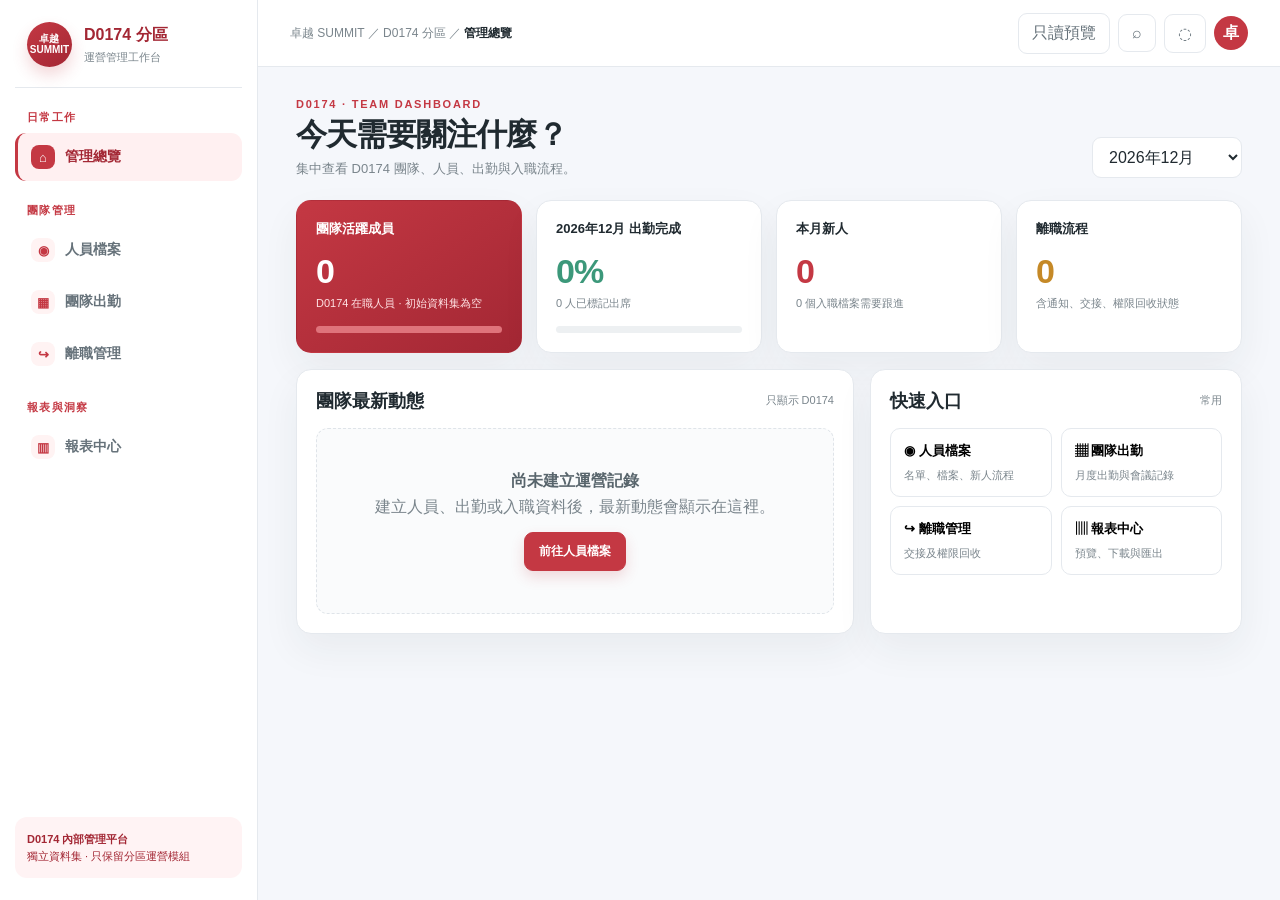
==== index.html @ d16485b5 "Add D0174 division operations platform Independent D0174 front-end with five modules, isolated local" ====
<!doctype html>
<html lang="zh-Hant">
<head>
  <meta charset="utf-8">
  <meta name="viewport" content="width=device-width, initial-scale=1">
  <title>D0174 分區運營平台</title>
  <meta name="description" content="D0174 分區運營平台：管理總覽、人員檔案、團隊出勤、離職管理與報表中心。">
  <link rel="stylesheet" href="./app.css">
</head>
<body>
  <div id="app" class="app-shell"></div>
  <div id="modal-root"></div>
  <div id="toast-root" aria-live="polite"></div>
  <script src="./app.js" defer></script>
</body>
</html>
---- app.css ----
:root{--red:#c43843;--red-dark:#a32734;--red-soft:#fff0f1;--ink:#202a30;--muted:#7a858c;--bg:#f5f7fb;--line:#e5e9ee;--green:#3c987a;--green-soft:#eaf7f1;--amber:#c58927;--amber-soft:#fff6e5;--blue:#3972ad;--blue-soft:#edf5ff;--shadow:0 16px 38px rgba(31,45,55,.06)}
*{box-sizing:border-box}html,body{margin:0;min-height:100%;font-family:Inter,"Noto Sans TC","PingFang TC",Arial,sans-serif;color:var(--ink);background:var(--bg)}button,input,select,textarea{font:inherit}button{cursor:pointer}.app-shell{display:grid;grid-template-columns:258px minmax(0,1fr);min-height:100vh}.sidebar{background:#fff;border-right:1px solid var(--line);padding:22px 15px;display:flex;flex-direction:column;position:sticky;top:0;height:100vh}.brand{display:flex;gap:12px;align-items:center;padding:0 12px 20px;border-bottom:1px solid var(--line)}.brand-mark{width:45px;height:45px;border-radius:50%;background:linear-gradient(145deg,var(--red),var(--red-dark));color:#fff;display:grid;place-items:center;text-align:center;font-size:10px;font-weight:800;line-height:1.05;box-shadow:0 8px 16px rgba(196,56,67,.2)}.brand b{font-size:16px;color:var(--red-dark)}.brand small{display:block;color:var(--muted);font-size:11px;margin-top:4px}.nav-group{color:var(--red);font-size:11px;font-weight:800;letter-spacing:.12em;padding:22px 12px 8px}.nav{display:grid;gap:4px}.nav button{border:0;background:transparent;color:#66727a;border-left:3px solid transparent;border-radius:11px;padding:12px 13px;text-align:left;font-weight:650;font-size:14px;display:flex;align-items:center;gap:10px}.nav button:hover{background:#fff6f6;color:var(--red-dark)}.nav button.active{background:var(--red-soft);color:var(--red-dark);border-left-color:var(--red)}.nav-icon{width:24px;height:24px;border-radius:8px;background:#fff3f3;color:var(--red);display:grid;place-items:center;font-size:13px}.nav button.active .nav-icon{background:var(--red);color:#fff}.sidebar-foot{margin-top:auto;padding:14px 12px;border-radius:12px;background:#fff3f4;color:var(--red-dark);font-size:11px;line-height:1.5}.main{min-width:0}.topbar{height:67px;background:#fff;border-bottom:1px solid var(--line);display:flex;align-items:center;justify-content:space-between;padding:0 32px;position:sticky;top:0;z-index:5}.breadcrumb{font-size:12px;color:var(--muted)}.breadcrumb b{color:var(--ink)}.top-actions{display:flex;gap:8px;align-items:center}.top-actions button,.avatar{border:1px solid var(--line);background:#fff;border-radius:9px;color:#66727a;padding:9px 13px}.top-actions .avatar{width:34px;height:34px;padding:0;background:var(--red);color:#fff;border:0;border-radius:50%;font-weight:800}.content{padding:31px 38px 54px;max-width:1510px}.eyebrow{color:var(--red);font-size:11px;letter-spacing:.16em;font-weight:850}.hero{display:flex;justify-content:space-between;gap:20px;align-items:flex-end;margin-bottom:22px}.hero h1{font-size:31px;line-height:1.1;margin:8px 0 8px;letter-spacing:-.03em}.hero p{margin:0;color:var(--muted);font-size:13px}.actions{display:flex;gap:8px;flex-wrap:wrap}.btn{border:1px solid var(--line);background:#fff;border-radius:9px;padding:10px 14px;color:#4d5a62;font-size:12px;font-weight:700}.btn:hover{border-color:#d8a0a6;color:var(--red-dark)}.btn.primary{background:var(--red);border-color:var(--red);color:#fff;box-shadow:0 6px 14px rgba(196,56,67,.18)}.btn.primary:hover{background:var(--red-dark)}.btn.ghost{background:transparent}.btn.danger{color:var(--red-dark);border-color:#f1c7ca;background:#fff7f7}.btn.small{padding:7px 10px;font-size:11px}.select,.input,.textarea{width:100%;border:1px solid var(--line);background:#fff;border-radius:9px;padding:10px 12px;color:var(--ink);outline:none}.select:focus,.input:focus,.textarea:focus{border-color:#cf777e;box-shadow:0 0 0 3px #fff1f2}.select.compact{width:auto;min-width:150px}.cards{display:grid;grid-template-columns:repeat(4,1fr);gap:14px;margin-bottom:16px}.cards.three{grid-template-columns:repeat(3,1fr)}.card{background:#fff;border:1px solid var(--line);border-radius:15px;padding:19px;box-shadow:var(--shadow)}.card.red{background:linear-gradient(145deg,var(--red),var(--red-dark));border-color:transparent;color:#fff}.card h3{font-size:13px;margin:0 0 14px}.metric{font-size:34px;font-weight:800;letter-spacing:-.03em;margin:4px 0}.metric-note{font-size:11px;color:var(--muted);line-height:1.5}.red .metric-note{color:#ffe2e4}.progress{height:7px;border-radius:6px;background:#edf0f2;overflow:hidden;margin-top:14px}.progress i{display:block;height:100%;background:var(--green);border-radius:6px}.red .progress{background:#df737b}.red .progress i{background:#fff}.split{display:grid;grid-template-columns:1.2fr .8fr;gap:16px}.card-header{display:flex;align-items:center;justify-content:space-between;gap:12px;margin-bottom:15px}.card-header h2{font-size:18px;margin:0}.card-header h3{margin:0;font-size:15px}.muted{font-size:11px;color:var(--muted)}.activity{display:grid;gap:0}.activity-row,.list-row{display:flex;align-items:center;gap:12px;padding:13px 0;border-bottom:1px solid #f0f2f4}.activity-row:last-child,.list-row:last-child{border-bottom:0}.status-dot{width:9px;height:9px;border-radius:50%;background:var(--green);flex:0 0 auto}.status-dot.pending{background:var(--amber)}.activity-main,.list-main{flex:1;min-width:0}.activity-main b,.list-main b{font-size:13px;display:block;margin-bottom:4px}.activity-main span,.list-main span{font-size:11px;color:var(--muted)}.tag{font-size:11px;padding:5px 9px;border-radius:999px;background:var(--green-soft);color:var(--green);white-space:nowrap}.tag.pending{background:var(--amber-soft);color:var(--amber)}.tag.blue{background:var(--blue-soft);color:var(--blue)}.quick-grid{display:grid;grid-template-columns:1fr 1fr;gap:9px}.quick-grid button{border:1px solid var(--line);background:#fff;border-radius:10px;padding:13px;text-align:left}.quick-grid button:hover{border-color:#d79ba0;background:#fffafb}.quick-grid b{display:block;font-size:13px;margin-bottom:5px}.quick-grid span{font-size:11px;color:var(--muted)}.section{display:none}.section.active{display:block}.subtabs{display:grid;grid-template-columns:repeat(4,1fr);gap:10px;margin-bottom:16px}.subtabs.three{grid-template-columns:repeat(3,1fr)}.subtab{border:1px solid var(--line);background:#fff;border-radius:12px;padding:14px;text-align:left}.subtab strong{font-size:13px;display:block;margin-bottom:5px}.subtab span{font-size:11px;color:var(--muted)}.subtab.active{border-color:var(--red);background:#fff6f6;box-shadow:inset 0 0 0 1px var(--red)}.subtab.active strong{color:var(--red-dark)}.toolbar{display:flex;justify-content:space-between;align-items:center;gap:12px;flex-wrap:wrap;margin-bottom:16px}.toolbar-left,.toolbar-right{display:flex;align-items:center;gap:8px;flex-wrap:wrap}.table-wrap{overflow:auto}.table{width:100%;border-collapse:collapse;font-size:12px;min-width:680px}.table th{font-size:11px;color:var(--muted);font-weight:700;text-align:left;padding:0 10px 11px;white-space:nowrap}.table td{padding:13px 10px;border-top:1px solid #eff1f3;vertical-align:middle}.table th:first-child,.table td:first-child{padding-left:0}.table th:last-child,.table td:last-child{padding-right:0}.empty{padding:42px 20px;text-align:center;color:var(--muted);border:1px dashed #dfe4e9;border-radius:12px;background:#fafbfc}.empty strong{display:block;color:#58656c;margin-bottom:5px}.empty .btn{margin-top:14px}.info-banner{border:1px solid #f0d6d7;border-left:4px solid #d78b63;background:#fffaf4;border-radius:13px;padding:20px 22px;margin-bottom:16px}.info-banner h3{margin:0 0 8px;font-size:16px}.info-banner p{margin:0;color:var(--muted);font-size:12px}.filter-card{display:flex;gap:10px;align-items:end;flex-wrap:wrap;background:#fff;border:1px solid var(--line);border-radius:14px;padding:16px;margin-bottom:16px}.field{display:grid;gap:7px;min-width:170px}.field label{font-size:11px;color:var(--muted);font-weight:700}.field.grow{flex:1}.field input,.field select,.field textarea{min-width:0}.form-grid{display:grid;grid-template-columns:repeat(2,minmax(0,1fr));gap:14px}.form-grid.three{grid-template-columns:repeat(3,minmax(0,1fr))}.field.full{grid-column:1/-1}.modal-backdrop{position:fixed;inset:0;background:rgba(25,31,36,.42);display:grid;place-items:center;padding:20px;z-index:20}.modal{width:min(720px,100%);max-height:90vh;overflow:auto;background:#fff;border-radius:16px;box-shadow:0 28px 70px rgba(15,25,32,.22)}.modal-header{display:flex;justify-content:space-between;align-items:center;padding:20px 22px;border-bottom:1px solid var(--line)}.modal-header h2{font-size:18px;margin:0}.modal-close{border:0;background:transparent;font-size:22px;color:var(--muted)}.modal-body{padding:22px}.modal-footer{display:flex;justify-content:flex-end;gap:8px;padding:16px 22px;border-top:1px solid var(--line)}.step-list{display:grid;gap:9px}.step-item{border:1px solid var(--line);border-radius:11px;padding:13px;display:flex;gap:11px;align-items:flex-start}.step-item input{margin-top:3px}.step-item b{font-size:12px;display:block}.step-item span{font-size:11px;color:var(--muted)}.meter{height:9px;background:#eef0f2;border-radius:9px;overflow:hidden}.meter i{height:100%;display:block;background:var(--green)}.report-grid{display:grid;grid-template-columns:repeat(2,1fr);gap:14px}.report-card{border:1px solid var(--line);border-radius:13px;padding:17px;background:#fff}.report-card h3{font-size:14px;margin:0 0 7px}.report-card p{font-size:11px;color:var(--muted);line-height:1.5;min-height:34px}.report-card .actions{margin-top:13px}.toast{position:fixed;right:22px;bottom:22px;background:#263238;color:#fff;border-radius:10px;padding:12px 15px;font-size:12px;z-index:30;box-shadow:0 12px 25px rgba(0,0,0,.16)}.toast.ok{background:#277d63}.toast.warn{background:#9a6d21}@media(max-width:1050px){.app-shell{grid-template-columns:220px 1fr}.content{padding:25px 24px}.cards{grid-template-columns:repeat(2,1fr)}.split{grid-template-columns:1fr}}@media(max-width:720px){.app-shell{display:block}.sidebar{height:auto;position:relative;padding:14px}.brand{padding-bottom:12px}.nav-group{padding:14px 8px 6px}.nav{grid-template-columns:repeat(2,1fr)}.sidebar-foot{display:none}.topbar{padding:0 16px}.top-actions .read-only{display:none}.content{padding:22px 15px}.hero{display:block}.hero .actions{margin-top:16px}.cards,.cards.three,.report-grid,.form-grid,.form-grid.three{grid-template-columns:1fr}.subtabs,.subtabs.three{grid-template-columns:1fr 1fr}.toolbar{align-items:stretch}.toolbar-left,.toolbar-right{width:100%}.select.compact{flex:1}.card{padding:15px}}
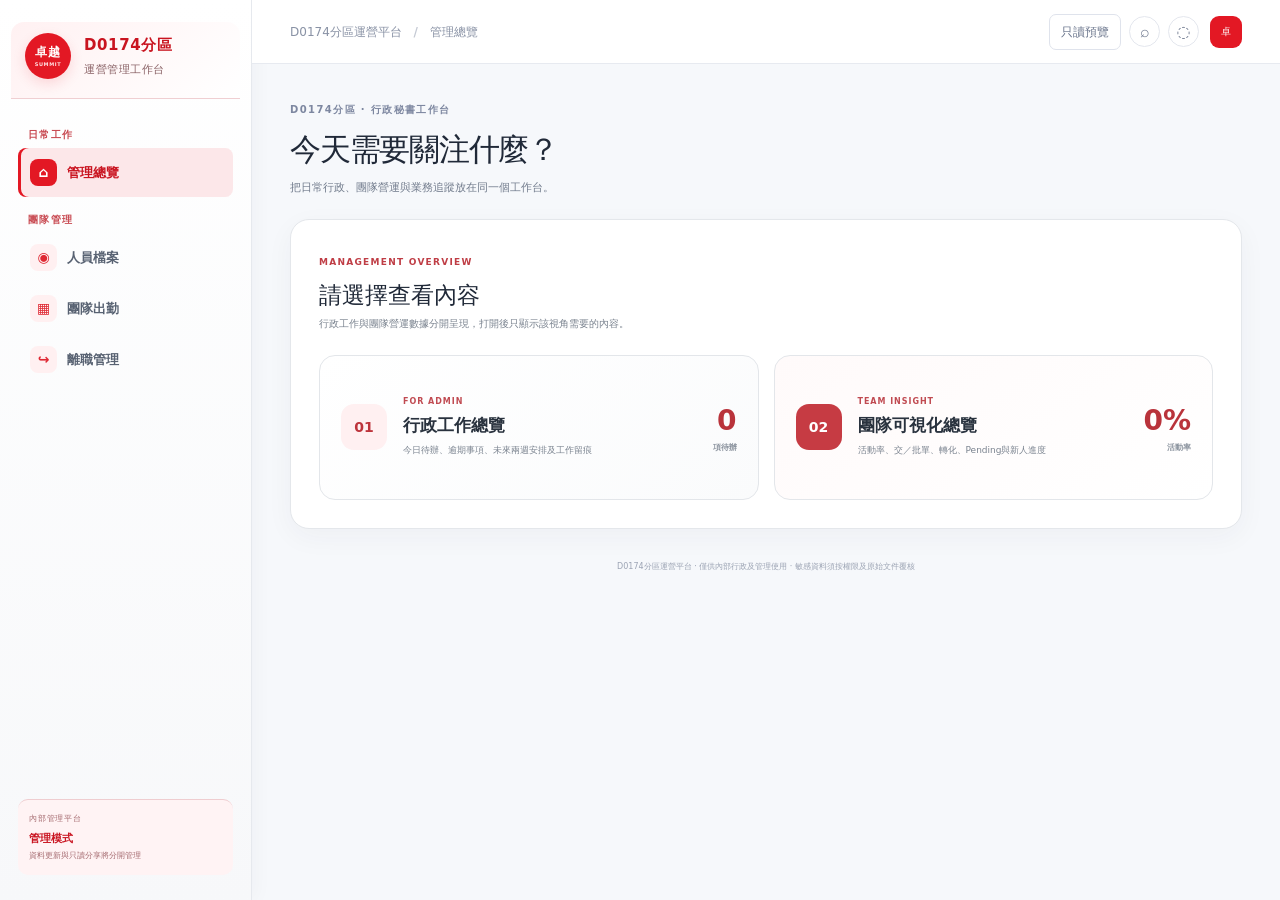
==== commit 81073ce5: "Use CodeBuddy D0174 platform build Replace the simplified D0174 SPA with the verified CodeBuddy inte" ====
--- a/index.html
+++ b/index.html
@@ -1,16 +1,2 @@
-<!doctype html>
-<html lang="zh-Hant">
-<head>
-  <meta charset="utf-8">
-  <meta name="viewport" content="width=device-width, initial-scale=1">
-  <title>D0174 分區運營平台</title>
-  <meta name="description" content="D0174 分區運營平台：管理總覽、人員檔案、團隊出勤、離職管理與報表中心。">
-  <link rel="stylesheet" href="./app.css">
-</head>
-<body>
-  <div id="app" class="app-shell"></div>
-  <div id="modal-root"></div>
-  <div id="toast-root" aria-live="polite"></div>
-  <script src="./app.js" defer></script>
-</body>
-</html>
+<!DOCTYPE html><html lang="zh-Hant"><head><meta charSet="utf-8"/><meta name="viewport" content="width=device-width, initial-scale=1"/><link rel="stylesheet" href="./page-d0174-20261006-ten-profile-designs-v7.css" data-precedence="vite-rsc/client-reference"/><link rel="modulepreload" href="./layout-segment-context-D-fBEADw.js" crossorigin=""/><link rel="modulepreload" href="./rolldown-runtime-DWdDZTNf.js" crossorigin=""/><link rel="modulepreload" href="./index-d0174-20261006-ten-profile-designs-v7.js" crossorigin=""/><link rel="modulepreload" href="./framework-Dykh5YIU.js" crossorigin=""/><link rel="modulepreload" href="./page-d0174-20261006-ten-profile-designs-v7.js" crossorigin=""/><title>D0174分區運營平台</title><meta name="description" content="集中管理分區日常行政、團隊出勤、月度業績、新人入職、MDRT、佣金花紅、續保率及離職流程。"/><meta property="og:title" content="D0174分區運營平台"/><meta property="og:description" content="日常行政 · 團隊營運 · 業務追蹤"/><meta property="og:image" content="https://d0174-attendance.com/og.png"/><meta property="og:image:width" content="1200"/><meta property="og:image:height" content="630"/><meta name="twitter:card" content="summary_large_image"/><meta name="twitter:title" content="D0174分區運營平台"/><meta name="twitter:description" content="日常行政 · 團隊營運 · 業務追蹤"/><meta name="twitter:image" content="https://d0174-attendance.com/og.png"/><script>self.__VINEXT_RSC_PARAMS__={}</script><script>self.__VINEXT_RSC_NAV__={"pathname":"/","searchParams":[]}</script><link rel="modulepreload" href="./index-d0174-20261006-ten-profile-designs-v7.js" />
+</head><body><main class="appShell"><aside class="sidebar"><div class="brand"><div class="brandMark"><b>卓越</b><small>SUMMIT</small></div><div class="brandName"><strong>D0174分區</strong><span>運營管理工作台</span></div></div><nav aria-label="平台主選單"><div class="navGroup"><p>日常工作</p><button class="active"><i>⌂</i>管理總覽</button></div><div class="navGroup"><p>團隊管理</p><button class=""><i>◉</i>人員檔案</button><button class=""><i>▦</i>團隊出勤</button><button class=""><i>↪</i>離職管理</button></div></header><div class="page"><section class="pageHeading"><div><span>D0174分區 · 行政秘書工作台</span><h1>今天需要關注什麼？</h1><p>把日常行政、團隊營運與業務追蹤放在同一個工作台。</p></div><div class="headingActions"><small>最後更新：2026.09.25</small></div></section><div class="managementOverview"><section class="overviewGate"><header><span>MANAGEMENT OVERVIEW</span><h2>請選擇查看內容</h2><p>行政工作與團隊營運數據分開呈現，打開後只顯示該視角需要的內容。</p></header><div><button class="adminGate"><i>01</i><span><small>FOR ADMIN</small><b>行政工作總覽</b><em>今日待辦、逾期事項、未來兩週安排及工作留痕</em></span><strong>4<small>項待辦</small></strong></button><button class="bossGate"><i>02</i><span><small>TEAM INSIGHT</small><b>團隊可視化總覽</b><em>活動率、交／批單、轉化、Pending與新人進度</em></span><strong>0<!-- -->%<small>活動率</small></strong></button></div></section></div></div><footer>D0174分區運營平台 · 僅供內部行政及管理使用 · 敏感資料須按權限及原始文件覆核</footer></section></main><script id="_R_">import("./index-d0174-20261006-ten-profile-designs-v7.js")</script><script defer src="./meeting-admin-enhancement.js?v=20260928-1549"></script></body></html><script>self.__VINEXT_RSC_CHUNKS__=self.__VINEXT_RSC_CHUNKS__||[];self.__VINEXT_RSC_CHUNKS__.push("2:I[\"8c0f216c4604\",[],\"Children\",1]\n3:I[\"15c18cfaeeff\",[],\"LayoutSegmentProvider\",1]\n4:I[\"8c0f216c4604\",[],\"Slot\",1]\n5:I[\"593f344dc510\",[],\"RedirectBoundary\",1]\n")</script><script>self.__VINEXT_RSC_CHUNKS__=self.__VINEXT_RSC_CHUNKS__||[];self.__VINEXT_RSC_CHUNKS__.push("0:{\"__route\":\"route:/\",\"__interceptionContext\":null,\"__layoutIds\":[\"layout:/\"],\"__rootLayout\":\"/\",\"page:/\":\"$L1\",\"layout:/\":[[\"$\",\"html\",null,{\"lang\":\"zh-Hant\",\"children\":[\"$\",\"body\",null,{\"children\":[\"$\",\"$L2\",null,{}]}]}],null],\"route:/\":[[[\"$\",\"meta\",null,{\"charSet\":\"utf-8\"}],[[\"$\",\"title\",\"0\",{\"children\":\"D0174分區運營平台\"}],[\"$\",\"meta\",\"1\",{\"name\":\"description\",\"content\":\"集中管理分區日常行政、團隊出勤、月度業績、新人入職、MDRT、佣金花紅、續保率及離職流程。\"}],[\"$\",\"meta\",\"2\",{\"property\":\"og:title\",\"content\":\"D0174分區運營平台\"}],[\"$\",\"meta\",\"3\",{\"property\":\"og:description\",\"content\":\"日常行政 · 團隊營運 · 業務追蹤\"}],[\"$\",\"meta\",\"4\",{\"property\":\"og:image\",\"content\":\"https://d0174-attendance.com/og.png\"}],[\"$\",\"meta\",\"5\",{\"property\":\"og:image:width\",\"content\":\"1200\"}],[\"$\",\"meta\",\"6\",{\"property\":\"og:image:height\",\"content\":\"630\"}],[\"$\",\"meta\",\"7\",{\"name\":\"twitter:card\",\"content\":\"summary_large_image\"}],[\"$\",\"meta\",\"8\",{\"name\":\"twitter:title\",\"content\":\"D0174分區運營平台\"}],[\"$\",\"meta\",\"9\",{\"name\":\"twitter:description\",\"content\":\"日常行政 · 團隊營運 · 業務追蹤\"}],[\"$\",\"meta\",\"10\",{\"name\":\"twitter:image\",\"content\":\"https://d0174-attendance.com/og.png\"}]],[[\"$\",\"meta\",\"0\",{\"name\":\"viewport\",\"content\":\"width=device-width, initial-scale=1\"}]]],[\"$\",\"$L3\",null,{\"segmentMap\":{\"children\":[]},\"children\":[\"$\",\"$L4\",null,{\"id\":\"layout:/\",\"parallelSlots\":\"$undefined\",\"children\":[\"$\",\"$L5\",null,{\"children\":[\"$\",\"$L3\",null,{\"segmentMap\":{\"children\":[]},\"children\":[\"$\",\"$L4\",null,{\"id\":\"page:/\"}]}]}]}]}]],\"__layoutFlags\":{\"layout:/\":\"s\"},\"__artifactCompatibility\":{\"schemaVersion\":1,\"graphVersion\":\"app-route-graph:4uhn5s1wvoptc\",\"deploymentVersion\":\"4547bca7-b101-4465-8858-369ce3c46d48\",\"appElementsSchemaVersion\":1,\"rscPayloadSchemaVersion\":1,\"rootBoundaryId\":\"/\",\"renderEpoch\":null}}\n")</script><script>self.__VINEXT_RSC_CHUNKS__=self.__VINEXT_RSC_CHUNKS__||[];self.__VINEXT_RSC_CHUNKS__.push("6:I[\"6efdf509a785\",[],\"default\",1]\n1:[\"$\",\"$L6\",null,{\"params\":\"$@7\",\"searchParams\":\"$@8\"}]\n")</script><script>self.__VINEXT_RSC_CHUNKS__=self.__VINEXT_RSC_CHUNKS__||[];self.__VINEXT_RSC_CHUNKS__.push("7:{}\n8:{}\n")</script><script>self.__VINEXT_RSC_DONE__=true</script>
